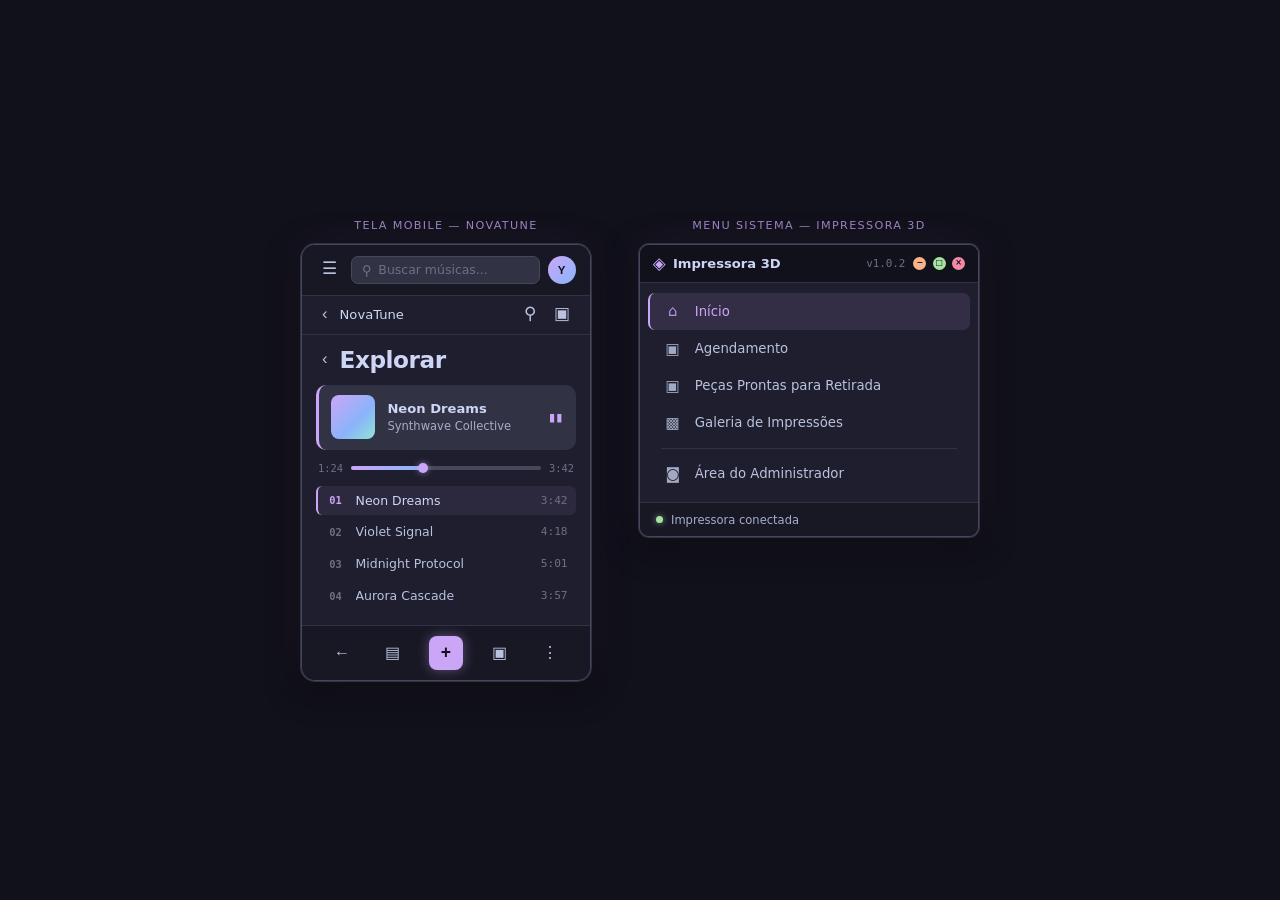
==== item1/index.html @ bc52e563 "Trabalho 1 - Design Web: 4 itens HTML/CSS com tema Catppuccin Mocha" ====
<!DOCTYPE html>
<html lang="pt-BR">
<head>
  <meta charset="UTF-8">
  <title>Item 1 — NovaTune & Impressora 3D</title>
  <link rel="stylesheet" href="style.css">
</head>
<body>
  <main class="showcase">

    <!-- TELA 1: Mobile Music App -->
    <section class="frame-wrapper">
      <p class="frame-label">Tela Mobile &mdash; NovaTune</p>
      <div class="phone">

        <div class="phone-header">
          <button class="icon-btn">&#9776;</button>
          <div class="search-bar">
            <span class="search-icon">&#9906;</span>
            <span class="search-placeholder">Buscar m&uacute;sicas...</span>
          </div>
          <button class="avatar">Y</button>
        </div>

        <div class="phone-nav">
          <button class="icon-btn">&#8249;</button>
          <span class="nav-title">NovaTune</span>
          <button class="icon-btn">&#9906;</button>
          <button class="icon-btn">&#9635;</button>
        </div>

        <div class="phone-nav secondary">
          <button class="icon-btn">&#8249;</button>
          <span class="nav-title large">Explorar</span>
        </div>

        <div class="phone-content">
          <div class="album-card">
            <div class="album-art"></div>
            <div class="album-info">
              <p class="track-name">Neon Dreams</p>
              <p class="track-artist">Synthwave Collective</p>
            </div>
            <span class="play-state">&#9646;&#9646;</span>
          </div>

          <div class="progress-row">
            <span class="time">1:24</span>
            <div class="progress-bar">
              <div class="progress-fill"></div>
              <div class="progress-thumb"></div>
            </div>
            <span class="time">3:42</span>
          </div>

          <div class="track-list">
            <div class="track-item active">
              <span class="track-num">01</span>
              <div class="track-details">
                <span class="t-name">Neon Dreams</span>
                <span class="t-dur">3:42</span>
              </div>
            </div>
            <div class="track-item">
              <span class="track-num">02</span>
              <div class="track-details">
                <span class="t-name">Violet Signal</span>
                <span class="t-dur">4:18</span>
              </div>
            </div>
            <div class="track-item">
              <span class="track-num">03</span>
              <div class="track-details">
                <span class="t-name">Midnight Protocol</span>
                <span class="t-dur">5:01</span>
              </div>
            </div>
            <div class="track-item">
              <span class="track-num">04</span>
              <div class="track-details">
                <span class="t-name">Aurora Cascade</span>
                <span class="t-dur">3:57</span>
              </div>
            </div>
          </div>
        </div>

        <div class="phone-bottom-bar">
          <button class="bottom-btn">&#8592;</button>
          <button class="bottom-btn">&#9636;</button>
          <button class="bottom-btn plus">+</button>
          <button class="bottom-btn">&#9635;</button>
          <button class="bottom-btn">&#8942;</button>
        </div>

      </div>
    </section>

    <!-- TELA 2: Impressora 3D -->
    <section class="frame-wrapper">
      <p class="frame-label">Menu Sistema &mdash; Impressora 3D</p>
      <div class="desktop-app">

        <div class="titlebar">
          <div class="titlebar-left">
            <span class="app-icon-box">&#9672;</span>
            <span class="app-title">Impressora 3D</span>
          </div>
          <span class="app-version">v1.0.2</span>
          <div class="window-controls">
            <span class="wc minimize">&minus;</span>
            <span class="wc maximize">&#9633;</span>
            <span class="wc close">&times;</span>
          </div>
        </div>

        <nav class="app-nav">
          <div class="nav-item active">
            <span class="nav-icon">&#8962;</span>
            <span>In&iacute;cio</span>
          </div>
          <div class="nav-item">
            <span class="nav-icon">&#9635;</span>
            <span>Agendamento</span>
          </div>
          <div class="nav-item">
            <span class="nav-icon">&#9635;</span>
            <span>Pe&ccedil;as Prontas para Retirada</span>
          </div>
          <div class="nav-item">
            <span class="nav-icon">&#9641;</span>
            <span>Galeria de Impress&otilde;es</span>
          </div>
          <div class="nav-divider"></div>
          <div class="nav-item">
            <span class="nav-icon">&#9689;</span>
            <span>&Aacute;rea do Administrador</span>
          </div>
        </nav>

        <div class="app-status">
          <div class="status-dot online"></div>
          <span class="status-text">Impressora conectada</span>
        </div>

      </div>
    </section>

  </main>
</body>
</html>
---- item1/style.css ----
/* ================================================
   Catppuccin Mocha — Hyprland Dark
   Item 1: NovaTune Mobile + Impressora 3D
   ================================================ */
:root {
  --crust:    #11111b;
  --mantle:   #181825;
  --base:     #1e1e2e;
  --surface0: #313244;
  --surface1: #45475a;
  --surface2: #585b70;
  --overlay0: #6c7086;
  --text:     #cdd6f4;
  --subtext0: #a6adc8;
  --subtext1: #bac2de;
  --mauve:    #cba6f7;
  --blue:     #89b4fa;
  --teal:     #94e2d5;
  --peach:    #fab387;
  --red:      #f38ba8;
  --green:    #a6e3a1;
  --pink:     #f5c2e7;
  --lavender: #b4befe;
}

* {
  box-sizing: border-box;
  margin: 0;
  padding: 0;
}

body {
  background: var(--crust);
  font-family: 'Segoe UI', system-ui, -apple-system, sans-serif;
  min-height: 100vh;
  display: flex;
  align-items: center;
  justify-content: center;
  padding: 2.5rem;
}

.showcase {
  display: flex;
  gap: 3rem;
  align-items: flex-start;
}

.frame-wrapper {
  display: flex;
  flex-direction: column;
  align-items: center;
  gap: 0.75rem;
}

.frame-label {
  color: var(--mauve);
  font-size: 0.7rem;
  letter-spacing: 0.12em;
  text-transform: uppercase;
  opacity: 0.75;
}

/* ---- PHONE ---- */

.phone {
  width: 290px;
  background: var(--base);
  border: 1px solid var(--surface1);
  border-radius: 14px;
  overflow: hidden;
  box-shadow:
    0 0 0 1px var(--surface0),
    0 0 40px rgba(203, 166, 247, 0.08),
    0 8px 32px rgba(0, 0, 0, 0.6);
}

.phone-header {
  display: flex;
  align-items: center;
  gap: 0.5rem;
  padding: 0.7rem 0.9rem;
  background: var(--mantle);
  border-bottom: 1px solid var(--surface0);
}

.icon-btn {
  background: none;
  border: none;
  color: var(--subtext1);
  cursor: pointer;
  font-size: 1.05rem;
  padding: 0.2rem 0.35rem;
  border-radius: 5px;
  line-height: 1;
  transition: background 0.15s, color 0.15s;
}
.icon-btn:hover {
  background: var(--surface0);
  color: var(--text);
}

.search-bar {
  flex: 1;
  display: flex;
  align-items: center;
  gap: 0.4rem;
  background: var(--surface0);
  border: 1px solid var(--surface1);
  border-radius: 7px;
  padding: 0.3rem 0.65rem;
}
.search-icon {
  color: var(--overlay0);
  font-size: 0.85rem;
}
.search-placeholder {
  color: var(--overlay0);
  font-size: 0.78rem;
}

.avatar {
  width: 28px;
  height: 28px;
  border-radius: 50%;
  background: linear-gradient(135deg, var(--mauve), var(--blue));
  color: var(--crust);
  border: none;
  cursor: pointer;
  font-size: 0.72rem;
  font-weight: 700;
  letter-spacing: 0;
  display: flex;
  align-items: center;
  justify-content: center;
  flex-shrink: 0;
}

.phone-nav {
  display: flex;
  align-items: center;
  gap: 0.4rem;
  padding: 0.45rem 0.9rem;
  border-bottom: 1px solid var(--surface0);
}
.phone-nav.secondary {
  padding-top: 0.7rem;
  padding-bottom: 0.75rem;
  border-bottom: none;
}

.nav-title {
  flex: 1;
  color: var(--text);
  font-size: 0.82rem;
  font-weight: 500;
}
.nav-title.large {
  font-size: 1.45rem;
  font-weight: 700;
  letter-spacing: -0.02em;
}

/* ---- Content ---- */

.phone-content {
  padding: 0 0.9rem 0.9rem;
}

.album-card {
  display: flex;
  align-items: center;
  gap: 0.75rem;
  padding: 0.65rem 0.75rem;
  background: var(--surface0);
  border-radius: 10px;
  margin-bottom: 0.75rem;
  border-left: 3px solid var(--mauve);
}

.album-art {
  width: 44px;
  height: 44px;
  border-radius: 8px;
  background: linear-gradient(135deg, var(--mauve) 0%, var(--blue) 60%, var(--teal) 100%);
  flex-shrink: 0;
}

.album-info { flex: 1; min-width: 0; }
.track-name {
  color: var(--text);
  font-size: 0.82rem;
  font-weight: 600;
  white-space: nowrap;
  overflow: hidden;
  text-overflow: ellipsis;
}
.track-artist {
  color: var(--subtext0);
  font-size: 0.72rem;
  margin-top: 0.15rem;
}

.play-state {
  color: var(--mauve);
  font-size: 0.7rem;
  letter-spacing: 0.1em;
}

.progress-row {
  display: flex;
  align-items: center;
  gap: 0.5rem;
  margin-bottom: 0.75rem;
  padding: 0 0.1rem;
}
.time {
  color: var(--overlay0);
  font-size: 0.65rem;
  font-family: monospace;
  flex-shrink: 0;
}
.progress-bar {
  flex: 1;
  height: 4px;
  background: var(--surface1);
  border-radius: 2px;
  position: relative;
}
.progress-fill {
  width: 38%;
  height: 100%;
  background: linear-gradient(to right, var(--mauve), var(--blue));
  border-radius: 2px;
}
.progress-thumb {
  width: 10px;
  height: 10px;
  border-radius: 50%;
  background: var(--mauve);
  position: absolute;
  top: 50%;
  left: 38%;
  transform: translate(-50%, -50%);
  box-shadow: 0 0 6px rgba(203, 166, 247, 0.6);
}

/* ---- Track list ---- */

.track-list {
  display: flex;
  flex-direction: column;
  gap: 0.15rem;
}

.track-item {
  display: flex;
  align-items: center;
  gap: 0.7rem;
  padding: 0.45rem 0.5rem;
  border-radius: 6px;
  cursor: pointer;
  transition: background 0.15s;
  border-left: 2px solid transparent;
}
.track-item:hover {
  background: var(--surface0);
}
.track-item.active {
  background: rgba(203, 166, 247, 0.08);
  border-left-color: var(--mauve);
}

.track-num {
  color: var(--overlay0);
  font-size: 0.65rem;
  font-weight: 700;
  font-family: monospace;
  width: 18px;
  text-align: center;
}
.track-item.active .track-num {
  color: var(--mauve);
}

.track-details {
  display: flex;
  flex: 1;
  justify-content: space-between;
  align-items: center;
  min-width: 0;
}
.t-name {
  color: var(--subtext1);
  font-size: 0.78rem;
  white-space: nowrap;
  overflow: hidden;
  text-overflow: ellipsis;
}
.track-item.active .t-name {
  color: var(--text);
  font-weight: 500;
}
.t-dur {
  color: var(--overlay0);
  font-size: 0.7rem;
  font-family: monospace;
  flex-shrink: 0;
  margin-left: 0.5rem;
}

/* ---- Bottom bar ---- */

.phone-bottom-bar {
  display: flex;
  align-items: center;
  justify-content: space-around;
  padding: 0.65rem 0.9rem;
  background: var(--mantle);
  border-top: 1px solid var(--surface0);
}
.bottom-btn {
  background: none;
  border: none;
  color: var(--subtext1);
  cursor: pointer;
  font-size: 1rem;
  padding: 0.3rem 0.4rem;
  border-radius: 6px;
  transition: color 0.15s;
}
.bottom-btn:hover { color: var(--text); }
.bottom-btn.plus {
  background: var(--mauve);
  color: var(--crust);
  font-size: 1.1rem;
  font-weight: 700;
  border-radius: 8px;
  width: 34px;
  height: 34px;
  display: flex;
  align-items: center;
  justify-content: center;
  padding: 0;
  box-shadow: 0 0 12px rgba(203, 166, 247, 0.4);
}

/* ================================================
   DESKTOP APP — Impressora 3D
   ================================================ */

.desktop-app {
  width: 340px;
  background: var(--base);
  border: 1px solid var(--surface1);
  border-radius: 10px;
  overflow: hidden;
  box-shadow:
    0 0 0 1px var(--surface0),
    0 0 40px rgba(203, 166, 247, 0.08),
    0 8px 32px rgba(0, 0, 0, 0.6);
}

.titlebar {
  display: flex;
  align-items: center;
  padding: 0.55rem 0.8rem;
  background: var(--crust);
  border-bottom: 1px solid var(--surface0);
  gap: 0.5rem;
}

.titlebar-left {
  display: flex;
  align-items: center;
  gap: 0.45rem;
  flex: 1;
}

.app-icon-box {
  color: var(--mauve);
  font-size: 1.05rem;
}

.app-title {
  color: var(--text);
  font-size: 0.82rem;
  font-weight: 600;
}

.app-version {
  color: var(--overlay0);
  font-size: 0.68rem;
  font-family: monospace;
  margin-right: auto;
}

.window-controls {
  display: flex;
  gap: 0.4rem;
  align-items: center;
}
.wc {
  width: 13px;
  height: 13px;
  border-radius: 50%;
  display: flex;
  align-items: center;
  justify-content: center;
  font-size: 0.5rem;
  cursor: pointer;
  font-style: normal;
  font-weight: 700;
  line-height: 1;
}
.wc.minimize { background: var(--peach); color: var(--crust); }
.wc.maximize { background: var(--green); color: var(--crust); }
.wc.close    { background: var(--red);   color: var(--crust); }

.app-nav {
  padding: 0.6rem 0.5rem;
}

.nav-item {
  display: flex;
  align-items: center;
  gap: 0.75rem;
  padding: 0.6rem 0.8rem;
  border-radius: 7px;
  cursor: pointer;
  color: var(--subtext1);
  font-size: 0.83rem;
  transition: background 0.15s, color 0.15s;
  border-left: 2px solid transparent;
}
.nav-item:hover {
  background: var(--surface0);
  color: var(--text);
}
.nav-item.active {
  background: rgba(203, 166, 247, 0.12);
  color: var(--mauve);
  border-left-color: var(--mauve);
}

.nav-icon {
  font-size: 0.95rem;
  width: 20px;
  text-align: center;
  opacity: 0.85;
  flex-shrink: 0;
}

.nav-divider {
  height: 1px;
  background: var(--surface0);
  margin: 0.4rem 0.8rem;
}

.app-status {
  display: flex;
  align-items: center;
  gap: 0.5rem;
  padding: 0.6rem 1rem;
  background: var(--mantle);
  border-top: 1px solid var(--surface0);
}
.status-dot {
  width: 7px;
  height: 7px;
  border-radius: 50%;
}
.status-dot.online {
  background: var(--green);
  box-shadow: 0 0 6px rgba(166, 227, 161, 0.6);
}
.status-text {
  color: var(--subtext0);
  font-size: 0.72rem;
}
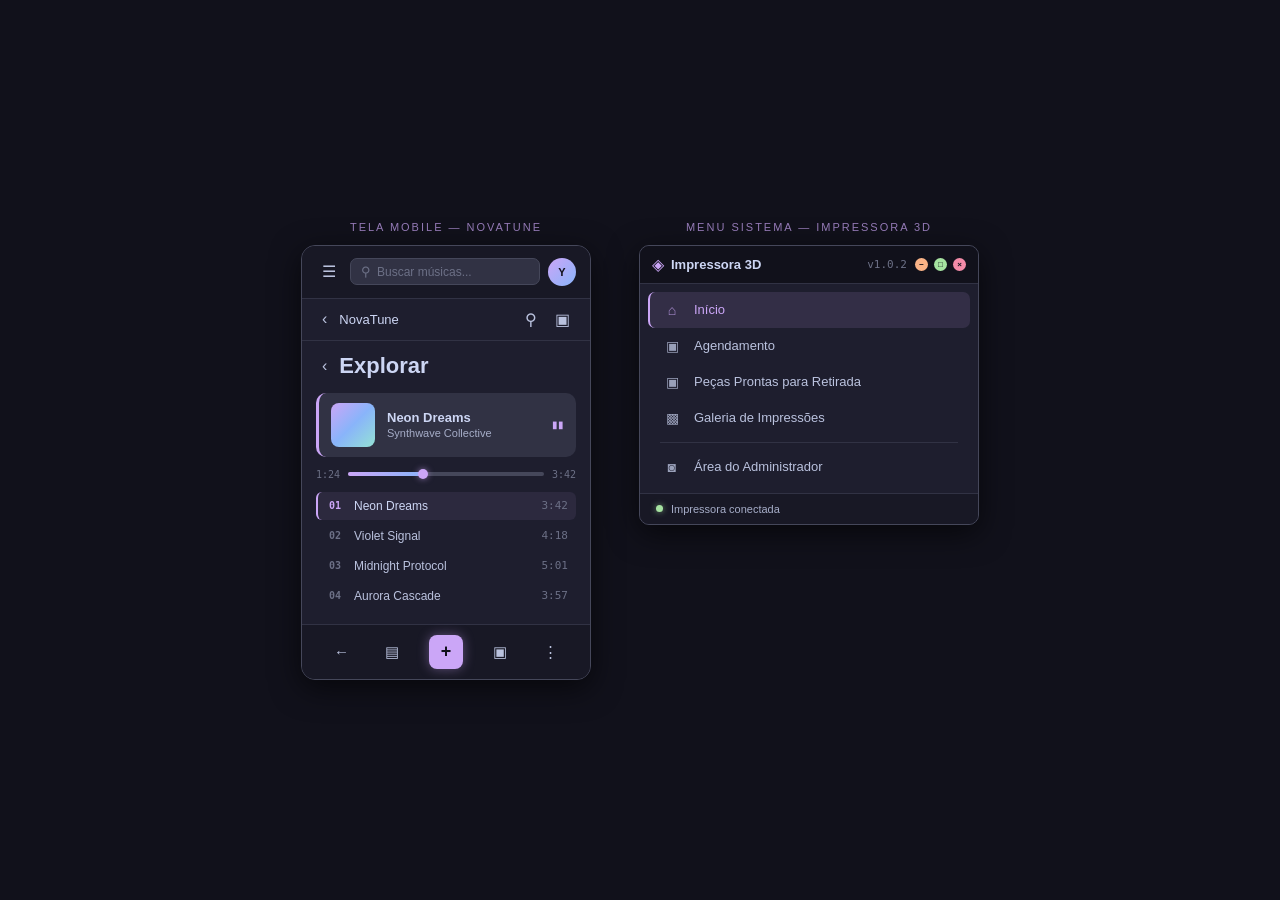
==== commit 45d3e67a: "refatorando os itens" ====
--- a/item1/index.html
+++ b/item1/index.html
@@ -2,150 +2,150 @@
 <html lang="pt-BR">
 <head>
   <meta charset="UTF-8">
-  <title>Item 1 — NovaTune & Impressora 3D</title>
+  <title>Item 1</title>
   <link rel="stylesheet" href="style.css">
 </head>
 <body>
-  <main class="showcase">
 
-    <!-- TELA 1: Mobile Music App -->
-    <section class="frame-wrapper">
-      <p class="frame-label">Tela Mobile &mdash; NovaTune</p>
-      <div class="phone">
+  <div class="pagina">
 
-        <div class="phone-header">
-          <button class="icon-btn">&#9776;</button>
-          <div class="search-bar">
-            <span class="search-icon">&#9906;</span>
-            <span class="search-placeholder">Buscar m&uacute;sicas...</span>
+    <div class="bloco">
+      <p class="rotulo">Tela Mobile &mdash; NovaTune</p>
+      <div class="celular">
+
+        <div class="topo">
+          <button class="btn-icone">&#9776;</button>
+          <div class="busca">
+            <span>&#9906;</span>
+            <span class="placeholder">Buscar m&uacute;sicas...</span>
           </div>
           <button class="avatar">Y</button>
         </div>
 
-        <div class="phone-nav">
-          <button class="icon-btn">&#8249;</button>
-          <span class="nav-title">NovaTune</span>
-          <button class="icon-btn">&#9906;</button>
-          <button class="icon-btn">&#9635;</button>
+        <div class="nav-linha">
+          <button class="btn-icone">&#8249;</button>
+          <span class="nav-nome">NovaTune</span>
+          <button class="btn-icone">&#9906;</button>
+          <button class="btn-icone">&#9635;</button>
         </div>
 
-        <div class="phone-nav secondary">
-          <button class="icon-btn">&#8249;</button>
-          <span class="nav-title large">Explorar</span>
+        <div class="nav-linha sem-borda">
+          <button class="btn-icone">&#8249;</button>
+          <span class="titulo-grande">Explorar</span>
         </div>
 
-        <div class="phone-content">
-          <div class="album-card">
-            <div class="album-art"></div>
-            <div class="album-info">
-              <p class="track-name">Neon Dreams</p>
-              <p class="track-artist">Synthwave Collective</p>
+        <div class="conteudo">
+          <div class="card-musica">
+            <div class="capa"></div>
+            <div class="info-musica">
+              <p class="nome-faixa">Neon Dreams</p>
+              <p class="artista">Synthwave Collective</p>
             </div>
-            <span class="play-state">&#9646;&#9646;</span>
+            <span class="pausado">&#9646;&#9646;</span>
           </div>
 
-          <div class="progress-row">
-            <span class="time">1:24</span>
-            <div class="progress-bar">
-              <div class="progress-fill"></div>
-              <div class="progress-thumb"></div>
+          <div class="progresso-linha">
+            <span class="tempo">1:24</span>
+            <div class="barra">
+              <div class="preenchido"></div>
+              <div class="bolinha"></div>
             </div>
-            <span class="time">3:42</span>
+            <span class="tempo">3:42</span>
           </div>
 
-          <div class="track-list">
-            <div class="track-item active">
-              <span class="track-num">01</span>
-              <div class="track-details">
-                <span class="t-name">Neon Dreams</span>
-                <span class="t-dur">3:42</span>
+          <div class="lista-faixas">
+            <div class="faixa ativa">
+              <span class="num">01</span>
+              <div class="dados-faixa">
+                <span class="nome-f">Neon Dreams</span>
+                <span class="dur">3:42</span>
               </div>
             </div>
-            <div class="track-item">
-              <span class="track-num">02</span>
-              <div class="track-details">
-                <span class="t-name">Violet Signal</span>
-                <span class="t-dur">4:18</span>
+            <div class="faixa">
+              <span class="num">02</span>
+              <div class="dados-faixa">
+                <span class="nome-f">Violet Signal</span>
+                <span class="dur">4:18</span>
               </div>
             </div>
-            <div class="track-item">
-              <span class="track-num">03</span>
-              <div class="track-details">
-                <span class="t-name">Midnight Protocol</span>
-                <span class="t-dur">5:01</span>
+            <div class="faixa">
+              <span class="num">03</span>
+              <div class="dados-faixa">
+                <span class="nome-f">Midnight Protocol</span>
+                <span class="dur">5:01</span>
               </div>
             </div>
-            <div class="track-item">
-              <span class="track-num">04</span>
-              <div class="track-details">
-                <span class="t-name">Aurora Cascade</span>
-                <span class="t-dur">3:57</span>
+            <div class="faixa">
+              <span class="num">04</span>
+              <div class="dados-faixa">
+                <span class="nome-f">Aurora Cascade</span>
+                <span class="dur">3:57</span>
               </div>
             </div>
           </div>
         </div>
 
-        <div class="phone-bottom-bar">
-          <button class="bottom-btn">&#8592;</button>
-          <button class="bottom-btn">&#9636;</button>
-          <button class="bottom-btn plus">+</button>
-          <button class="bottom-btn">&#9635;</button>
-          <button class="bottom-btn">&#8942;</button>
+        <div class="barra-baixo">
+          <button class="btn-baixo">&#8592;</button>
+          <button class="btn-baixo">&#9636;</button>
+          <button class="btn-baixo btn-mais">+</button>
+          <button class="btn-baixo">&#9635;</button>
+          <button class="btn-baixo">&#8942;</button>
         </div>
 
       </div>
-    </section>
+    </div>
 
-    <!-- TELA 2: Impressora 3D -->
-    <section class="frame-wrapper">
-      <p class="frame-label">Menu Sistema &mdash; Impressora 3D</p>
-      <div class="desktop-app">
+    <div class="bloco">
+      <p class="rotulo">Menu Sistema &mdash; Impressora 3D</p>
+      <div class="app-janela">
 
-        <div class="titlebar">
-          <div class="titlebar-left">
-            <span class="app-icon-box">&#9672;</span>
-            <span class="app-title">Impressora 3D</span>
+        <div class="barra-titulo">
+          <div class="titulo-esq">
+            <span class="icone-app">&#9672;</span>
+            <span class="nome-app">Impressora 3D</span>
           </div>
-          <span class="app-version">v1.0.2</span>
-          <div class="window-controls">
-            <span class="wc minimize">&minus;</span>
-            <span class="wc maximize">&#9633;</span>
-            <span class="wc close">&times;</span>
+          <span class="versao">v1.0.2</span>
+          <div class="controles">
+            <span class="ctrl min">&minus;</span>
+            <span class="ctrl max">&#9633;</span>
+            <span class="ctrl fechar">&times;</span>
           </div>
         </div>
 
-        <nav class="app-nav">
-          <div class="nav-item active">
-            <span class="nav-icon">&#8962;</span>
+        <div class="menu-app">
+          <div class="item-menu ativo">
+            <span class="icone-menu">&#8962;</span>
             <span>In&iacute;cio</span>
           </div>
-          <div class="nav-item">
-            <span class="nav-icon">&#9635;</span>
+          <div class="item-menu">
+            <span class="icone-menu">&#9635;</span>
             <span>Agendamento</span>
           </div>
-          <div class="nav-item">
-            <span class="nav-icon">&#9635;</span>
+          <div class="item-menu">
+            <span class="icone-menu">&#9635;</span>
             <span>Pe&ccedil;as Prontas para Retirada</span>
           </div>
-          <div class="nav-item">
-            <span class="nav-icon">&#9641;</span>
+          <div class="item-menu">
+            <span class="icone-menu">&#9641;</span>
             <span>Galeria de Impress&otilde;es</span>
           </div>
-          <div class="nav-divider"></div>
-          <div class="nav-item">
-            <span class="nav-icon">&#9689;</span>
+          <hr class="divisor">
+          <div class="item-menu">
+            <span class="icone-menu">&#9689;</span>
             <span>&Aacute;rea do Administrador</span>
           </div>
-        </nav>
+        </div>
 
-        <div class="app-status">
-          <div class="status-dot online"></div>
-          <span class="status-text">Impressora conectada</span>
+        <div class="status-app">
+          <div class="ponto-verde"></div>
+          <span class="txt-status">Impressora conectada</span>
         </div>
 
       </div>
-    </section>
+    </div>
 
-  </main>
+  </div>
+
 </body>
 </html>
--- a/item1/style.css
+++ b/item1/style.css
@@ -1,28 +1,3 @@
-/* ================================================
-   Catppuccin Mocha — Hyprland Dark
-   Item 1: NovaTune Mobile + Impressora 3D
-   ================================================ */
-:root {
-  --crust:    #11111b;
-  --mantle:   #181825;
-  --base:     #1e1e2e;
-  --surface0: #313244;
-  --surface1: #45475a;
-  --surface2: #585b70;
-  --overlay0: #6c7086;
-  --text:     #cdd6f4;
-  --subtext0: #a6adc8;
-  --subtext1: #bac2de;
-  --mauve:    #cba6f7;
-  --blue:     #89b4fa;
-  --teal:     #94e2d5;
-  --peach:    #fab387;
-  --red:      #f38ba8;
-  --green:    #a6e3a1;
-  --pink:     #f5c2e7;
-  --lavender: #b4befe;
-}
-
 * {
   box-sizing: border-box;
   margin: 0;
@@ -30,309 +5,293 @@
 }
 
 body {
-  background: var(--crust);
-  font-family: 'Segoe UI', system-ui, -apple-system, sans-serif;
+  background: #11111b;
+  font-family: 'Segoe UI', sans-serif;
   min-height: 100vh;
   display: flex;
   align-items: center;
   justify-content: center;
-  padding: 2.5rem;
-}
-
-.showcase {
-  display: flex;
-  gap: 3rem;
+  padding: 40px;
+}
+
+.pagina {
+  display: flex;
+  gap: 48px;
   align-items: flex-start;
 }
 
-.frame-wrapper {
+.bloco {
   display: flex;
   flex-direction: column;
   align-items: center;
-  gap: 0.75rem;
-}
-
-.frame-label {
-  color: var(--mauve);
-  font-size: 0.7rem;
-  letter-spacing: 0.12em;
+  gap: 12px;
+}
+
+.rotulo {
+  color: #cba6f7;
+  font-size: 11px;
+  letter-spacing: 2px;
   text-transform: uppercase;
-  opacity: 0.75;
-}
-
-/* ---- PHONE ---- */
-
-.phone {
+  opacity: 0.7;
+}
+
+.celular {
   width: 290px;
-  background: var(--base);
-  border: 1px solid var(--surface1);
+  background: #1e1e2e;
+  border: 1px solid #45475a;
   border-radius: 14px;
   overflow: hidden;
-  box-shadow:
-    0 0 0 1px var(--surface0),
-    0 0 40px rgba(203, 166, 247, 0.08),
-    0 8px 32px rgba(0, 0, 0, 0.6);
-}
-
-.phone-header {
-  display: flex;
-  align-items: center;
-  gap: 0.5rem;
-  padding: 0.7rem 0.9rem;
-  background: var(--mantle);
-  border-bottom: 1px solid var(--surface0);
-}
-
-.icon-btn {
+  box-shadow: 0 8px 30px rgba(0,0,0,0.6);
+}
+
+.topo {
+  display: flex;
+  align-items: center;
+  gap: 8px;
+  padding: 12px 14px;
+  background: #181825;
+  border-bottom: 1px solid #313244;
+}
+
+.btn-icone {
   background: none;
   border: none;
-  color: var(--subtext1);
-  cursor: pointer;
-  font-size: 1.05rem;
-  padding: 0.2rem 0.35rem;
+  color: #bac2de;
+  cursor: pointer;
+  font-size: 16px;
+  padding: 3px 6px;
   border-radius: 5px;
-  line-height: 1;
-  transition: background 0.15s, color 0.15s;
-}
-.icon-btn:hover {
-  background: var(--surface0);
-  color: var(--text);
-}
-
-.search-bar {
-  flex: 1;
-  display: flex;
-  align-items: center;
-  gap: 0.4rem;
-  background: var(--surface0);
-  border: 1px solid var(--surface1);
+}
+
+.btn-icone:hover {
+  background: #313244;
+}
+
+.busca {
+  flex: 1;
+  display: flex;
+  align-items: center;
+  gap: 6px;
+  background: #313244;
+  border: 1px solid #45475a;
   border-radius: 7px;
-  padding: 0.3rem 0.65rem;
-}
-.search-icon {
-  color: var(--overlay0);
-  font-size: 0.85rem;
-}
-.search-placeholder {
-  color: var(--overlay0);
-  font-size: 0.78rem;
+  padding: 5px 10px;
+  color: #6c7086;
+  font-size: 13px;
+}
+
+.placeholder {
+  color: #6c7086;
+  font-size: 12px;
 }
 
 .avatar {
   width: 28px;
   height: 28px;
   border-radius: 50%;
-  background: linear-gradient(135deg, var(--mauve), var(--blue));
-  color: var(--crust);
+  background: linear-gradient(135deg, #cba6f7, #89b4fa);
+  color: #11111b;
   border: none;
   cursor: pointer;
-  font-size: 0.72rem;
+  font-size: 11px;
   font-weight: 700;
-  letter-spacing: 0;
-  display: flex;
-  align-items: center;
-  justify-content: center;
-  flex-shrink: 0;
-}
-
-.phone-nav {
-  display: flex;
-  align-items: center;
-  gap: 0.4rem;
-  padding: 0.45rem 0.9rem;
-  border-bottom: 1px solid var(--surface0);
-}
-.phone-nav.secondary {
-  padding-top: 0.7rem;
-  padding-bottom: 0.75rem;
+}
+
+.nav-linha {
+  display: flex;
+  align-items: center;
+  gap: 6px;
+  padding: 8px 14px;
+  border-bottom: 1px solid #313244;
+}
+
+.nav-linha.sem-borda {
   border-bottom: none;
-}
-
-.nav-title {
-  flex: 1;
-  color: var(--text);
-  font-size: 0.82rem;
+  padding-top: 12px;
+  padding-bottom: 14px;
+}
+
+.nav-nome {
+  flex: 1;
+  color: #cdd6f4;
+  font-size: 13px;
   font-weight: 500;
 }
-.nav-title.large {
-  font-size: 1.45rem;
+
+.titulo-grande {
+  flex: 1;
+  color: #cdd6f4;
+  font-size: 22px;
   font-weight: 700;
-  letter-spacing: -0.02em;
-}
-
-/* ---- Content ---- */
-
-.phone-content {
-  padding: 0 0.9rem 0.9rem;
-}
-
-.album-card {
-  display: flex;
-  align-items: center;
-  gap: 0.75rem;
-  padding: 0.65rem 0.75rem;
-  background: var(--surface0);
+}
+
+.conteudo {
+  padding: 0 14px 14px;
+}
+
+.card-musica {
+  display: flex;
+  align-items: center;
+  gap: 12px;
+  padding: 10px 12px;
+  background: #313244;
   border-radius: 10px;
-  margin-bottom: 0.75rem;
-  border-left: 3px solid var(--mauve);
-}
-
-.album-art {
+  margin-bottom: 12px;
+  border-left: 3px solid #cba6f7;
+}
+
+.capa {
   width: 44px;
   height: 44px;
   border-radius: 8px;
-  background: linear-gradient(135deg, var(--mauve) 0%, var(--blue) 60%, var(--teal) 100%);
+  background: linear-gradient(135deg, #cba6f7, #89b4fa, #94e2d5);
   flex-shrink: 0;
 }
 
-.album-info { flex: 1; min-width: 0; }
-.track-name {
-  color: var(--text);
-  font-size: 0.82rem;
+.info-musica {
+  flex: 1;
+}
+
+.nome-faixa {
+  color: #cdd6f4;
+  font-size: 13px;
   font-weight: 600;
-  white-space: nowrap;
-  overflow: hidden;
-  text-overflow: ellipsis;
-}
-.track-artist {
-  color: var(--subtext0);
-  font-size: 0.72rem;
-  margin-top: 0.15rem;
-}
-
-.play-state {
-  color: var(--mauve);
-  font-size: 0.7rem;
-  letter-spacing: 0.1em;
-}
-
-.progress-row {
-  display: flex;
-  align-items: center;
-  gap: 0.5rem;
-  margin-bottom: 0.75rem;
-  padding: 0 0.1rem;
-}
-.time {
-  color: var(--overlay0);
-  font-size: 0.65rem;
+}
+
+.artista {
+  color: #a6adc8;
+  font-size: 11px;
+  margin-top: 2px;
+}
+
+.pausado {
+  color: #cba6f7;
+  font-size: 10px;
+}
+
+.progresso-linha {
+  display: flex;
+  align-items: center;
+  gap: 8px;
+  margin-bottom: 12px;
+}
+
+.tempo {
+  color: #6c7086;
+  font-size: 10px;
   font-family: monospace;
-  flex-shrink: 0;
-}
-.progress-bar {
+}
+
+.barra {
   flex: 1;
   height: 4px;
-  background: var(--surface1);
+  background: #45475a;
   border-radius: 2px;
   position: relative;
 }
-.progress-fill {
+
+.preenchido {
   width: 38%;
   height: 100%;
-  background: linear-gradient(to right, var(--mauve), var(--blue));
+  background: linear-gradient(to right, #cba6f7, #89b4fa);
   border-radius: 2px;
 }
-.progress-thumb {
+
+.bolinha {
   width: 10px;
   height: 10px;
   border-radius: 50%;
-  background: var(--mauve);
+  background: #cba6f7;
   position: absolute;
   top: 50%;
   left: 38%;
   transform: translate(-50%, -50%);
-  box-shadow: 0 0 6px rgba(203, 166, 247, 0.6);
-}
-
-/* ---- Track list ---- */
-
-.track-list {
+  box-shadow: 0 0 6px rgba(203,166,247,0.6);
+}
+
+.lista-faixas {
   display: flex;
   flex-direction: column;
-  gap: 0.15rem;
-}
-
-.track-item {
-  display: flex;
-  align-items: center;
-  gap: 0.7rem;
-  padding: 0.45rem 0.5rem;
+  gap: 2px;
+}
+
+.faixa {
+  display: flex;
+  align-items: center;
+  gap: 10px;
+  padding: 7px 8px;
   border-radius: 6px;
   cursor: pointer;
-  transition: background 0.15s;
   border-left: 2px solid transparent;
 }
-.track-item:hover {
-  background: var(--surface0);
-}
-.track-item.active {
-  background: rgba(203, 166, 247, 0.08);
-  border-left-color: var(--mauve);
-}
-
-.track-num {
-  color: var(--overlay0);
-  font-size: 0.65rem;
+
+.faixa:hover {
+  background: #313244;
+}
+
+.faixa.ativa {
+  background: rgba(203,166,247,0.08);
+  border-left-color: #cba6f7;
+}
+
+.num {
+  color: #6c7086;
+  font-size: 10px;
   font-weight: 700;
   font-family: monospace;
   width: 18px;
   text-align: center;
 }
-.track-item.active .track-num {
-  color: var(--mauve);
-}
-
-.track-details {
+
+.faixa.ativa .num {
+  color: #cba6f7;
+}
+
+.dados-faixa {
   display: flex;
   flex: 1;
   justify-content: space-between;
-  align-items: center;
-  min-width: 0;
-}
-.t-name {
-  color: var(--subtext1);
-  font-size: 0.78rem;
-  white-space: nowrap;
-  overflow: hidden;
-  text-overflow: ellipsis;
-}
-.track-item.active .t-name {
-  color: var(--text);
+}
+
+.nome-f {
+  color: #bac2de;
+  font-size: 12px;
+}
+
+.faixa.ativa .nome-f {
+  color: #cdd6f4;
   font-weight: 500;
 }
-.t-dur {
-  color: var(--overlay0);
-  font-size: 0.7rem;
+
+.dur {
+  color: #6c7086;
+  font-size: 11px;
   font-family: monospace;
-  flex-shrink: 0;
-  margin-left: 0.5rem;
-}
-
-/* ---- Bottom bar ---- */
-
-.phone-bottom-bar {
+}
+
+.barra-baixo {
   display: flex;
   align-items: center;
   justify-content: space-around;
-  padding: 0.65rem 0.9rem;
-  background: var(--mantle);
-  border-top: 1px solid var(--surface0);
-}
-.bottom-btn {
+  padding: 10px 14px;
+  background: #181825;
+  border-top: 1px solid #313244;
+}
+
+.btn-baixo {
   background: none;
   border: none;
-  color: var(--subtext1);
-  cursor: pointer;
-  font-size: 1rem;
-  padding: 0.3rem 0.4rem;
+  color: #bac2de;
+  cursor: pointer;
+  font-size: 15px;
+  padding: 5px 6px;
   border-radius: 6px;
-  transition: color 0.15s;
-}
-.bottom-btn:hover { color: var(--text); }
-.bottom-btn.plus {
-  background: var(--mauve);
-  color: var(--crust);
-  font-size: 1.1rem;
+}
+
+.btn-baixo.btn-mais {
+  background: #cba6f7;
+  color: #11111b;
+  font-size: 18px;
   font-weight: 700;
   border-radius: 8px;
   width: 34px;
@@ -341,139 +300,131 @@
   align-items: center;
   justify-content: center;
   padding: 0;
-  box-shadow: 0 0 12px rgba(203, 166, 247, 0.4);
-}
-
-/* ================================================
-   DESKTOP APP — Impressora 3D
-   ================================================ */
-
-.desktop-app {
+  box-shadow: 0 0 12px rgba(203,166,247,0.4);
+}
+
+.app-janela {
   width: 340px;
-  background: var(--base);
-  border: 1px solid var(--surface1);
+  background: #1e1e2e;
+  border: 1px solid #45475a;
   border-radius: 10px;
   overflow: hidden;
-  box-shadow:
-    0 0 0 1px var(--surface0),
-    0 0 40px rgba(203, 166, 247, 0.08),
-    0 8px 32px rgba(0, 0, 0, 0.6);
-}
-
-.titlebar {
-  display: flex;
-  align-items: center;
-  padding: 0.55rem 0.8rem;
-  background: var(--crust);
-  border-bottom: 1px solid var(--surface0);
-  gap: 0.5rem;
-}
-
-.titlebar-left {
-  display: flex;
-  align-items: center;
-  gap: 0.45rem;
-  flex: 1;
-}
-
-.app-icon-box {
-  color: var(--mauve);
-  font-size: 1.05rem;
-}
-
-.app-title {
-  color: var(--text);
-  font-size: 0.82rem;
+  box-shadow: 0 8px 30px rgba(0,0,0,0.6);
+}
+
+.barra-titulo {
+  display: flex;
+  align-items: center;
+  padding: 9px 12px;
+  background: #11111b;
+  border-bottom: 1px solid #313244;
+  gap: 8px;
+}
+
+.titulo-esq {
+  display: flex;
+  align-items: center;
+  gap: 7px;
+  flex: 1;
+}
+
+.icone-app {
+  color: #cba6f7;
+  font-size: 16px;
+}
+
+.nome-app {
+  color: #cdd6f4;
+  font-size: 13px;
   font-weight: 600;
 }
 
-.app-version {
-  color: var(--overlay0);
-  font-size: 0.68rem;
+.versao {
+  color: #6c7086;
+  font-size: 11px;
   font-family: monospace;
-  margin-right: auto;
-}
-
-.window-controls {
-  display: flex;
-  gap: 0.4rem;
-  align-items: center;
-}
-.wc {
+}
+
+.controles {
+  display: flex;
+  gap: 6px;
+  align-items: center;
+}
+
+.ctrl {
   width: 13px;
   height: 13px;
   border-radius: 50%;
   display: flex;
   align-items: center;
   justify-content: center;
-  font-size: 0.5rem;
-  cursor: pointer;
-  font-style: normal;
+  font-size: 8px;
+  cursor: pointer;
   font-weight: 700;
-  line-height: 1;
-}
-.wc.minimize { background: var(--peach); color: var(--crust); }
-.wc.maximize { background: var(--green); color: var(--crust); }
-.wc.close    { background: var(--red);   color: var(--crust); }
-
-.app-nav {
-  padding: 0.6rem 0.5rem;
-}
-
-.nav-item {
-  display: flex;
-  align-items: center;
-  gap: 0.75rem;
-  padding: 0.6rem 0.8rem;
+}
+
+.ctrl.min   { background: #fab387; color: #11111b; }
+.ctrl.max   { background: #a6e3a1; color: #11111b; }
+.ctrl.fechar{ background: #f38ba8; color: #11111b; }
+
+.menu-app {
+  padding: 8px;
+}
+
+.item-menu {
+  display: flex;
+  align-items: center;
+  gap: 12px;
+  padding: 10px 12px;
   border-radius: 7px;
   cursor: pointer;
-  color: var(--subtext1);
-  font-size: 0.83rem;
-  transition: background 0.15s, color 0.15s;
+  color: #bac2de;
+  font-size: 13px;
   border-left: 2px solid transparent;
 }
-.nav-item:hover {
-  background: var(--surface0);
-  color: var(--text);
-}
-.nav-item.active {
-  background: rgba(203, 166, 247, 0.12);
-  color: var(--mauve);
-  border-left-color: var(--mauve);
-}
-
-.nav-icon {
-  font-size: 0.95rem;
+
+.item-menu:hover {
+  background: #313244;
+  color: #cdd6f4;
+}
+
+.item-menu.ativo {
+  background: rgba(203,166,247,0.12);
+  color: #cba6f7;
+  border-left-color: #cba6f7;
+}
+
+.icone-menu {
+  font-size: 14px;
   width: 20px;
   text-align: center;
-  opacity: 0.85;
-  flex-shrink: 0;
-}
-
-.nav-divider {
-  height: 1px;
-  background: var(--surface0);
-  margin: 0.4rem 0.8rem;
-}
-
-.app-status {
-  display: flex;
-  align-items: center;
-  gap: 0.5rem;
-  padding: 0.6rem 1rem;
-  background: var(--mantle);
-  border-top: 1px solid var(--surface0);
-}
-.status-dot {
+  opacity: 0.8;
+}
+
+.divisor {
+  border: none;
+  border-top: 1px solid #313244;
+  margin: 6px 12px;
+}
+
+.status-app {
+  display: flex;
+  align-items: center;
+  gap: 8px;
+  padding: 9px 16px;
+  background: #181825;
+  border-top: 1px solid #313244;
+}
+
+.ponto-verde {
   width: 7px;
   height: 7px;
   border-radius: 50%;
-}
-.status-dot.online {
-  background: var(--green);
-  box-shadow: 0 0 6px rgba(166, 227, 161, 0.6);
-}
-.status-text {
-  color: var(--subtext0);
-  font-size: 0.72rem;
-}
+  background: #a6e3a1;
+  box-shadow: 0 0 6px rgba(166,227,161,0.6);
+}
+
+.txt-status {
+  color: #a6adc8;
+  font-size: 11px;
+}
